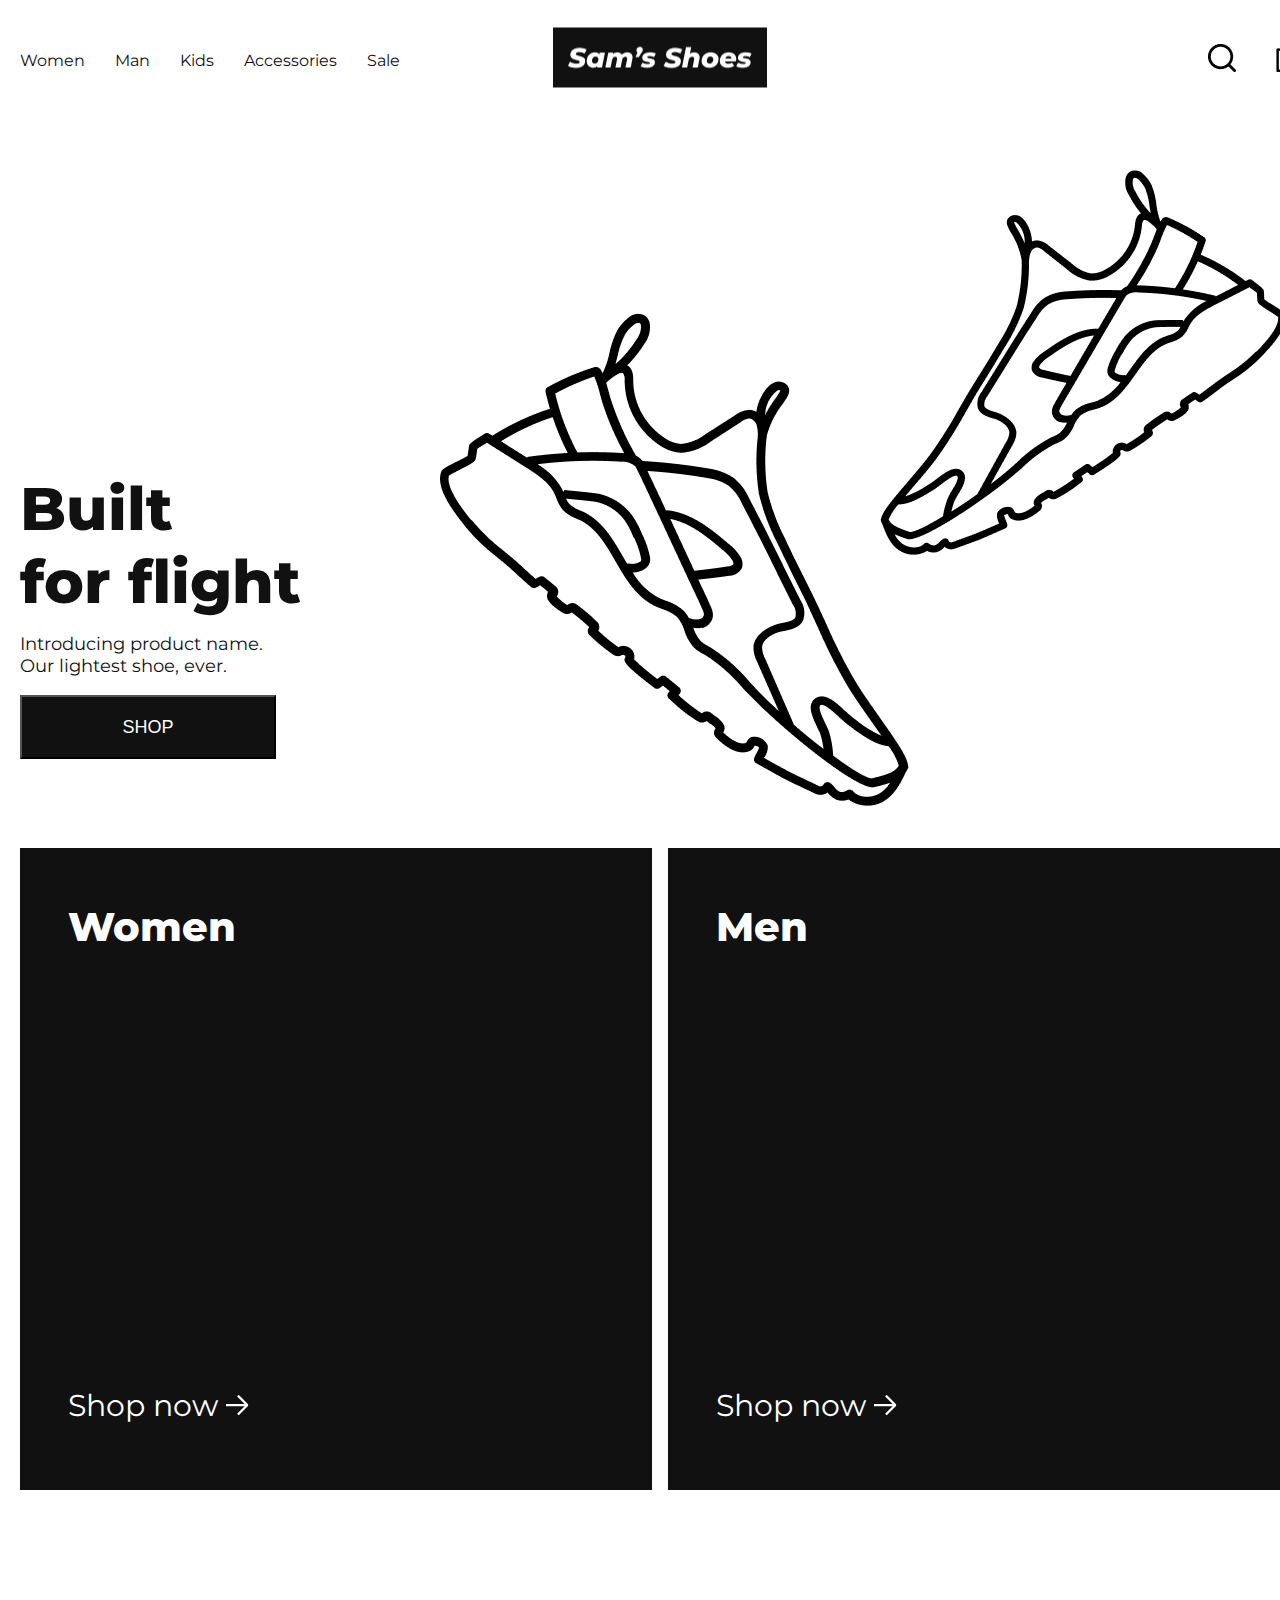
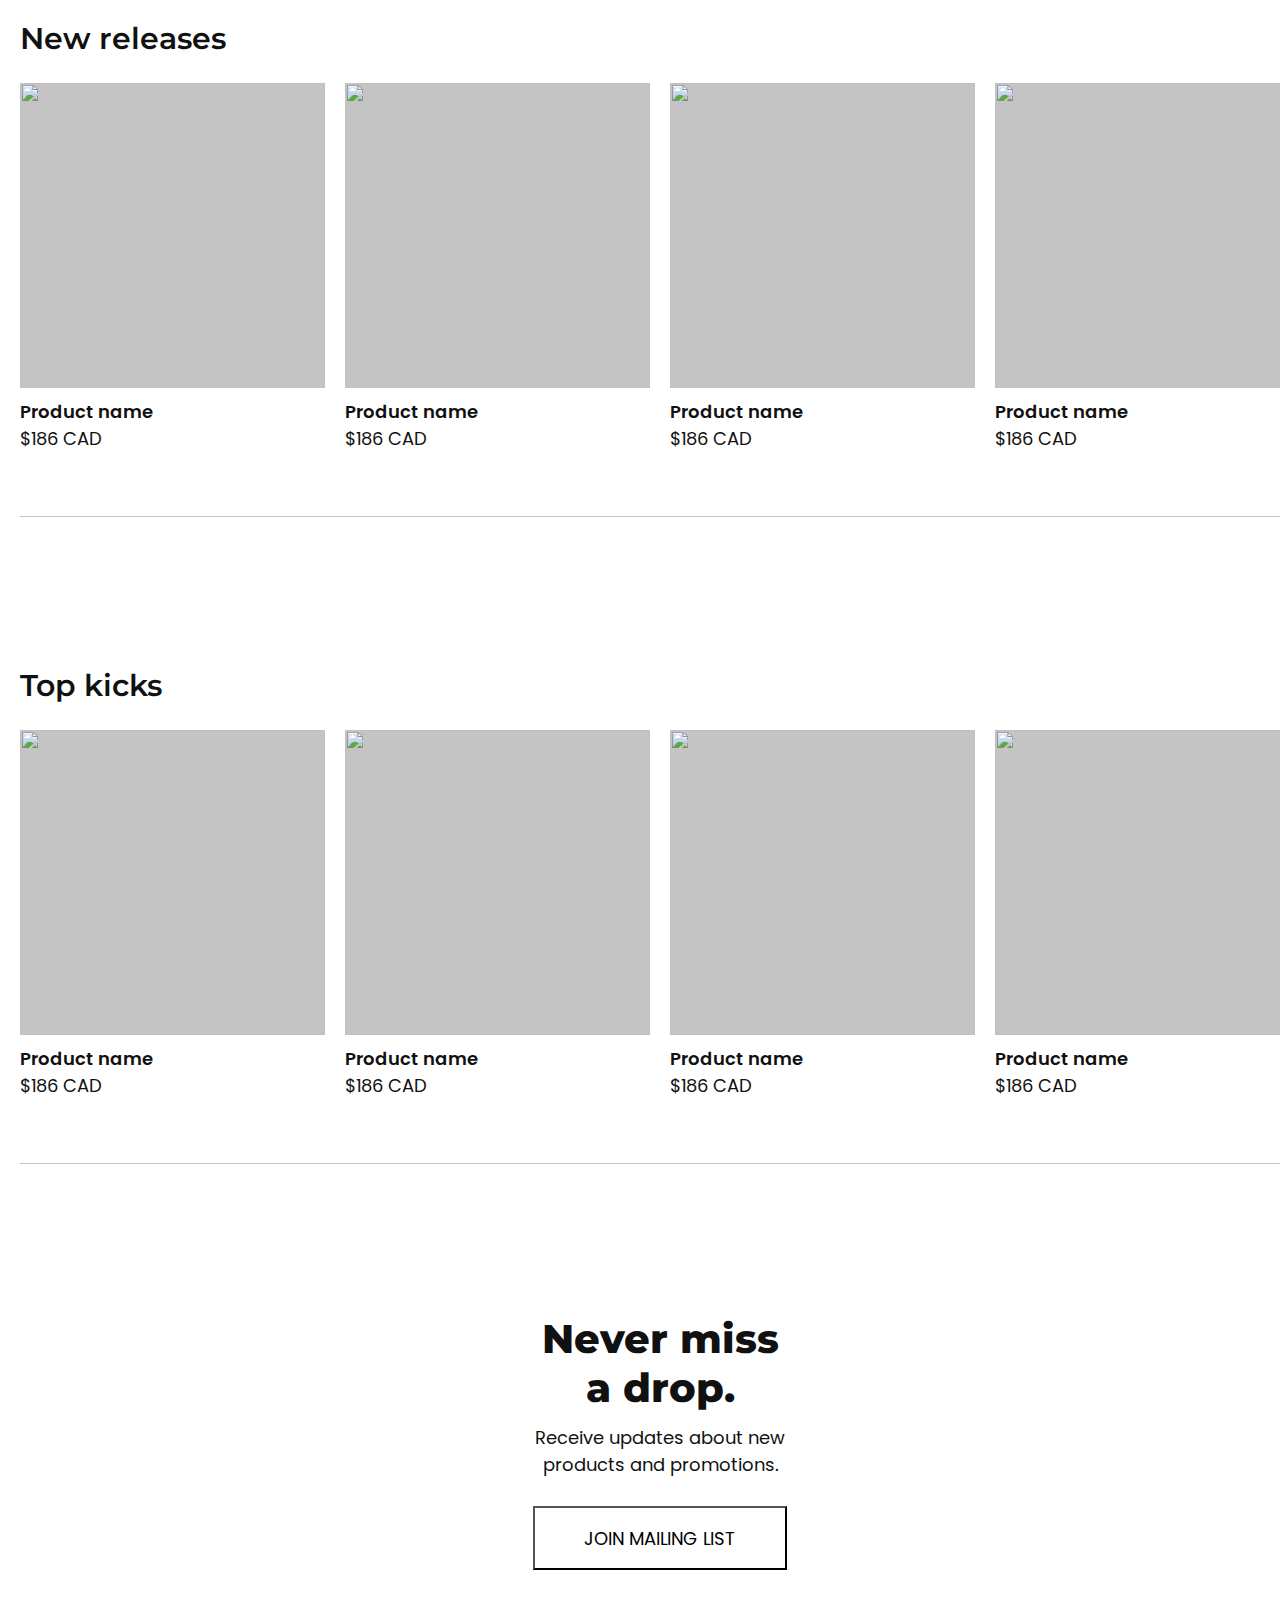
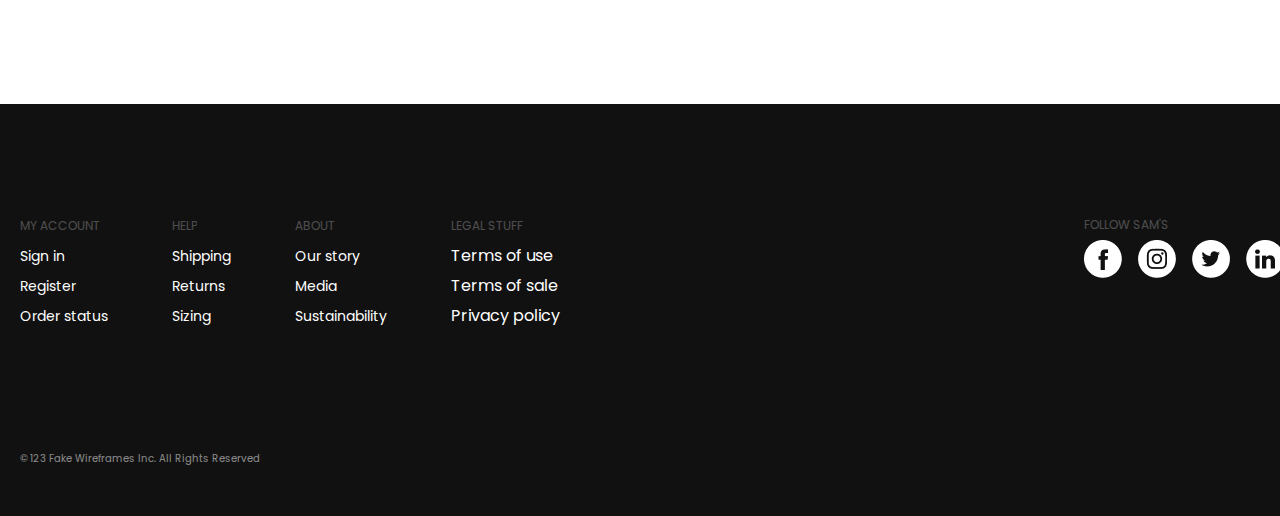
==== idex.html @ 68d9ebb8 "shoes" ====
<!DOCTYPE html>
<html lang="ko">
  <head>
    <meta charset="UTF-8" />
    <meta http-equiv="X-UA-Compatible" content="IE=edge" />
    <meta name="viewport" content="width=device-width, initial-scale=1.0" />
    <title>Sam's Shoes</title>

    <link rel="stylesheet" href="css/main.css" />
  </head>
  <body>
    <div class="contrainer">
      <div class="header center_box">
        <ul class="nav">
          <li><a href="pages/productname.html">Women</a></li>
          <li><a href="pages/productname.html">Man</a></li>
          <li><a href="pages/productname.html">Kids</a></li>
          <li><a href="pages/productname.html">Accessories</a></li>
          <li><a href="pages/productname.html">Sale</a></li>
        </ul>
        <a href="pages/productname.html" class="logo">
          <img src="images/logo.png" alt="" />
        </a>
        <ul class="top_menu">
          <li>
            <a href=""><img src="images/surch_icon.png" alt="" /></a>
          </li>
          <li>
            <a href=""><img src="images/cart_icon.png" alt="" /></a>
          </li>
        </ul>
      </div>

      <div class="visual">
        <div class="center_box">
          <div class="details">
            <div class="info">
              <h1>Built<br />for flight</h1>
              <p>Introducing product name.<br />Our lightest shoe, ever.</p>
                <button>SHOP</button>
            </div>
            <div class="photo">
              <img src="images/visual_img.png" alt="" />
            </div>
          </div>
        </div>
      </div>

      <ul class="product_01 center_box">
        <li>
          <h2>Women</h2>
          <a href="pages/productname.html">
            <span>Shop now</span>
            <img src="images/arrow.png" alt="" />
          </a>
        </li>
        <li>
          <h2>Men</h2>
          <a href="pages/productname.html">
            <span>Shop now</span>
            <img src="images/arrow.png" alt="" />
          </a>
        </li>
      </ul>

      <div class="product_new center_box">
        <h1>New releases</h1>
        <ul class="product_title">
          <li>
            <a href="pages/productname.html">
              <img src="" alt="" />
            </a>
            <h3>Product name</h3>
            <p>$186 CAD</p>
          </li>
          <li>
            <a href="pages/productname.html">
              <img src="" alt="" />
            </a>
            <h3>Product name</h3>
            <p>$186 CAD</p>
          </li>
          <li>
            <a href="pages/productname.html">
              <img src="" alt="" />
            </a>
            <h3>Product name</h3>
            <p>$186 CAD</p>
          </li>
          <li>
            <a href="pages/productname.html">
              <img src="" alt="" />
            </a>
            <h3>Product name</h3>
            <p>$186 CAD</p>
          </li>
        </ul>
        <div class="solide"></div>
      </div>
      </div>

      <div class="product_top center_box">
        <h1>Top kicks</h1>
        <ul class="product_title">
          <li>
            <a href="pages/productname.html">
              <img src="" alt="" />
            </a>
            <h3>Product name</h3>
            <p>$186 CAD</p>
          </li>
          <li>
            <a href="pages/productname.html">
              <img src="" alt="" />
            </a>
            <h3>Product name</h3>
            <p>$186 CAD</p>
          </li>
          <li>
            <a href="pages/productname.html">
              <img src="" alt="" />
            </a>
            <h3>Product name</h3>
            <p>$186 CAD</p>
          </li>
          <li>
            <a href="pages/productname.html">
              <img src="" alt="" />
            </a>
            <h3>Product name</h3>
            <p>$186 CAD</p>
          </li>
        </ul>
        <div class="solide_01"></div>
      </div>
      </div>

      <div class="info_box center_box">
        <h1>Never miss<br />a drop.</h1>
        <p>Receive updates about new<br />products and promotions.</p>
        <button class="btn">JOIN MAILING LIST</button>
      </div>

      <!-- footer -->
      <div class="footer">
        <div class="center_box">
          <div class="footer_menu">
            <ul class="footer_first">
              <li>
                <a href="#x">MY ACCOUNT</a>
                <ul class="footer_second">
                  <li><a href="#X">Sign in</a></li>
                  <li><a href="#X">Register</a></li>
                  <li><a href="#X">Order status</a></li>
                </ul>
              </li>
              <li>
                <a href="#x">HELP</a>
                <ul class="footer_second">
                  <li><a href="#X">Shipping</a></li>
                  <li><a href="#X">Returns</a></li>
                  <li><a href="#X">Sizing</a></li>
                </ul>
              </li>
              <li>
                <a href="#x">ABOUT</a>
                <ul class="footer_second">
                  <li><a href="#X">Our story</a></li>
                  <li><a href="#X">Media</a></li>
                  <li><a href="#X">Sustainability</a></li>
                </ul>
              </li>
              <li>
                <a href="#x">LEGAL STUFF</a>
                <ul>
                  <li><a href="#X">Terms of use</a></li>
                  <li><a href="#X">Terms of sale</a></li>
                  <li><a href="#X">Privacy policy</a></li>
                </ul>
              </li>
            </ul>

            <div class="footer_iland">
              <a href="#x" class="footer_sns">FOLLOW SAM'S</a>
              <ul>
               
                  <li> <a href="#x"><img src="images/Facebook.png" alt="" /></a></li>
                
                
                  <li><a href="#x"><img src="images/Instagram.png" alt="" /></a></li>
               
                
                  <li><a href="#x"><img src="images/Twitter.png" alt="" /></a></li>
                
                
                  <li><a href="#x"></a><img src="images/link_in.png" alt="" /></a></li>
                
              </ul>
            </div>
          </div>
          <div class="copyright">
            <p>© 123 Fake Wireframes Inc. All Rights Reserved</p>
          </div>
        </div>
      </div>
    </div>
  </body>
</html>
---- css/main.css ----
/* width : 1320 */
/* padding 20px 1280px */

@import url("https://fonts.googleapis.com/css2?family=Montserrat:wght@500;800&family=Poppins:wght@400;600&display=swap");

* {
  box-sizing: border-box;
  margin: 0;
  padding: 0;
}

a {
  color: inherit;
  text-decoration: none;
}

a:hover {
  text-decoration: underline;
}

ul {
  list-style: none;
}

body {
  font-family: "Montserrat", sans-serif;
  color: #111;
  font-size: 16px;
  /* font-family: 'Poppins', sans-serif; */
}

.center_box {
  width: 1320px;
  padding: 0 20px;
  margin: 0 auto;
}

/* header */
.header {
  height: 120px;
  display: flex;
  align-items: center;
  justify-content: space-between;
  position: relative;
}

.nav {
  display: flex;
}

.nav li a {
  margin-right: 30px;
  display: inline-block;
  font-weight: 400;
}

.top_menu {
  display: flex;
}

.top_menu li:last-child {
  margin-left: 40px;
}

.logo {
  position: absolute;
  top: 50%;
  left: 50%;
  transform: translate(-50%, -50%);
}

/* visual */
.visual {
  height: 728px;
}

.details {
  display: flex;
  justify-content: space-between;
}

.details .info {
  margin-top: 352px;
}

.details .info h1 {
  font-size: 60px;
  font-weight: 800;
  margin-bottom: 15px;
}

.details .info P {
  font-size: 18px;
  margin-bottom: 18px;
}

.details .info button {
  width: 256px;
  height: 64px;
  font-size: 18px;
  color: #fff;
  background-color: #111;
  cursor: pointer;
}

/* .product_01 */
.product_01 {
  display: flex;
  justify-content: space-between;
}

.product_01 li {
  width: 632px;
  height: 642px;
  background-color: #111;
  color: #fff;
}
.product_01 li h2 {
  font-size: 40px;
  font-weight: 800;
  margin-top: 54px;
  margin-left: 48px;
  margin-bottom: 436px;
}

.product_01 li a {
  margin-left: 48px;
  font-size: 30px;
}

/* .product_new */
.product_new {
}

.product_new h1 {
  margin-top: 130px;
  margin-bottom: 26px;
  font-size: 30px;
  font-weight: 600;
}
.product_new .product_title {
  font-family: "Poppins", sans-serif;
  display: flex;
  justify-content: space-between;
}
.product_new .product_title li a {
  display: inline-block;
}
.product_new .product_title li a img {
  width: 305px;
  height: 305px;
  background-color: #c4c4c4;
  margin-bottom: 10px;
}

.product_new .product_title li h3 {
  font-size: 18px;
  font-weight: 600;
}

.product_new .product_title li p {
  font-size: 18px;
  margin-bottom: 64px;
}

.product_new .product_title li:hover {
  border-bottom: 1px solid #111;
}

.solide {
  border-bottom: 1px solid #c4c4c4;
  margin-bottom: 150px;
}

/* product_top */

.product_new {
}

.product_top h1 {
  margin-top: 130px;
  margin-bottom: 26px;
  font-size: 30px;
  font-weight: 600;
}
.product_top .product_title {
  font-family: "Poppins", sans-serif;
  display: flex;
  justify-content: space-between;
}
.product_top .product_title li a {
  display: inline-block;
}
.product_top .product_title li a img {
  width: 305px;
  height: 305px;
  background-color: #c4c4c4;
  margin-bottom: 10px;
}

.product_top .product_title li h3 {
  font-size: 18px;
  font-weight: 600;
}

.product_top .product_title li p {
  font-size: 18px;
  margin-bottom: 64px;
}

.product_top .product_title li:hover {
  border-bottom: 1px solid #111;
}

.product_top {
}
.solide_01 {
  border-bottom: 1px solid #c4c4c4;
}

/* info_box */
.info_box {
  padding: 150px;
  height: 540px;
  text-align: center;
}

.info_box h1 {
  font-size: 40px;
  font-weight: 800;
}

.info_box p {
  margin-top: 12px;
  font-family: "Poppins", sans-serif;
  font-size: 18px;
  font-size: 600;
}

.info_box button {
  width: 254px;
  height: 64px;
  margin-top: 28px;
  font-size: 18px;
  font-family: "Poppins", sans-serif;
  background-color: #fff;
  cursor: pointer;
}

/* footer */
.footer {
  height: 412px;
  background-color: #111;
  color: #fff;
  font-family: "Poppins", sans-serif;
}

.footer_menu {
  display: flex;
  padding-top: 106px;
  position: relative;
}

.footer_first {
  display: flex;
}

.footer_first li {
  margin-right: 32px;
  line-height: 30px;
}

.footer_first > li > a {
  font-size: 12px;
  opacity: 25%;
}

.footer_second li a {
  font-size: 14px;
}

.footer_iland {
  position: absolute;
  top: 106px;
  right: 0;
}

.footer_iland ul {
  display: flex;
}

.footer_sns {
  font-size: 12px;
  opacity: 25%;
  line-height: 30px;
}

.footer_iland ul li {
  margin-right: 16px;
}

.copyright {
  position: relative;
}
.copyright p {
  position: absolute;
  top: 120px;
  left: 0;
  font-size: 10px;
  opacity: 50%;
}
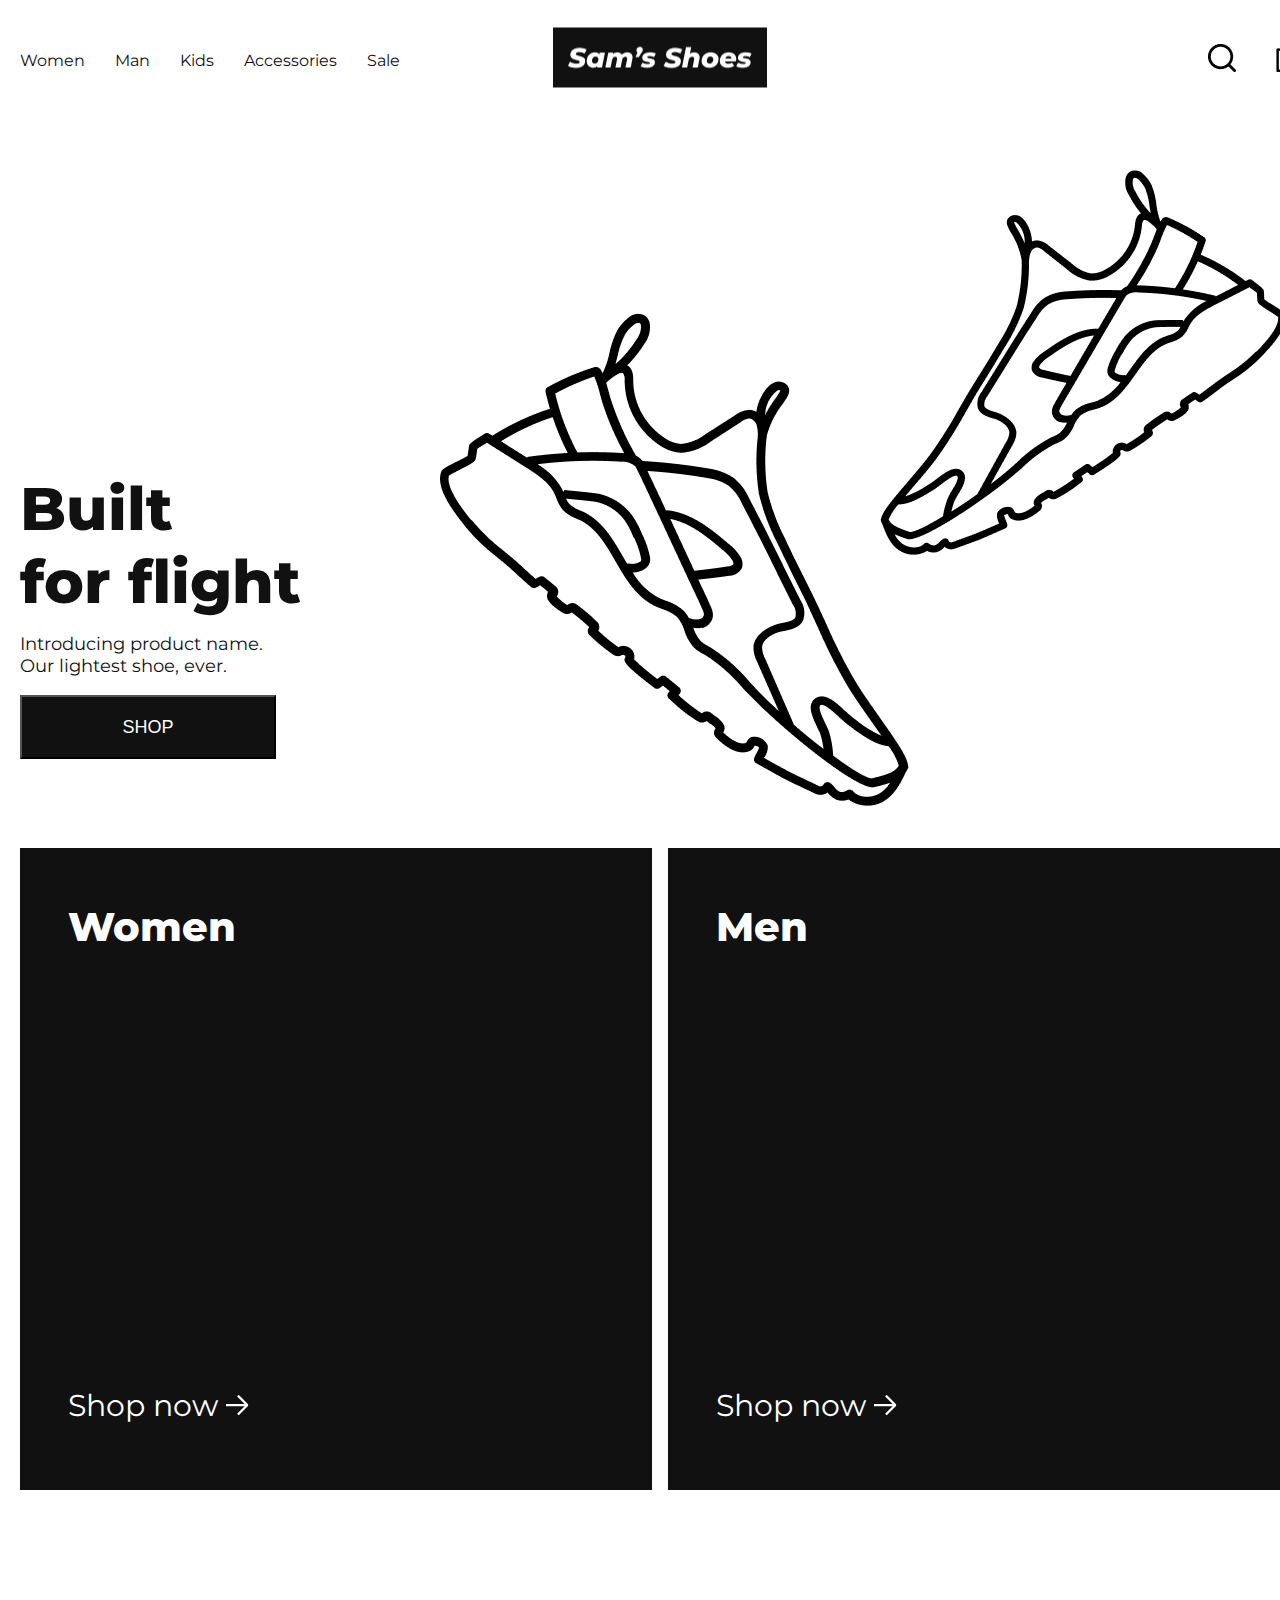
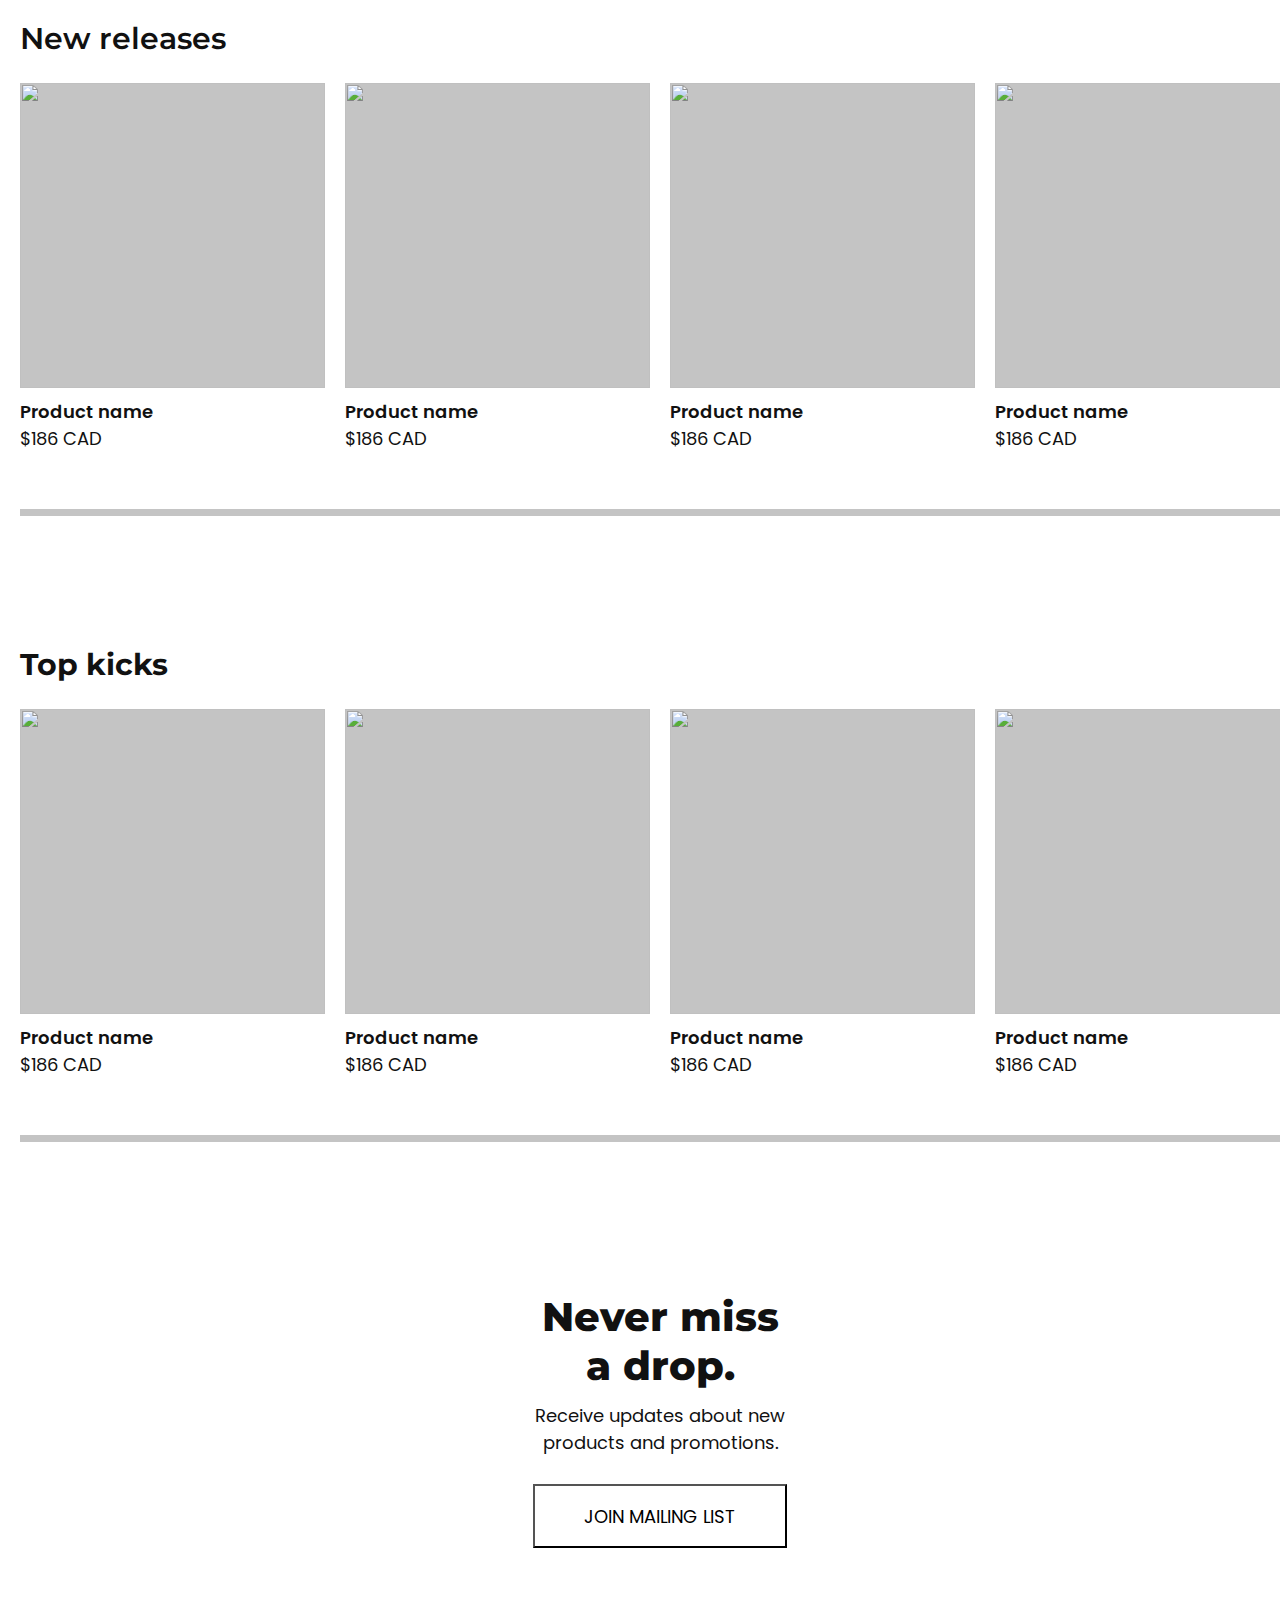
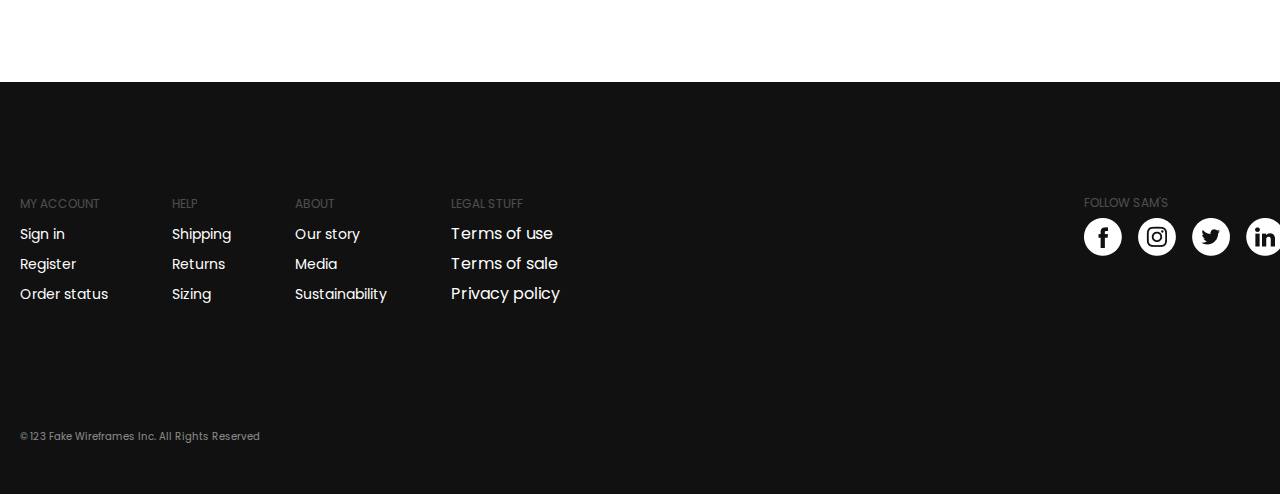
==== commit c8a24a37: "end" ====
--- a/idex.html
+++ b/idex.html
@@ -37,7 +37,7 @@
             <div class="info">
               <h1>Built<br />for flight</h1>
               <p>Introducing product name.<br />Our lightest shoe, ever.</p>
-                <button>SHOP</button>
+              <button>SHOP</button>
             </div>
             <div class="photo">
               <img src="images/visual_img.png" alt="" />
@@ -65,74 +65,70 @@
 
       <div class="product_new center_box">
         <h1>New releases</h1>
-        <ul class="product_title">
-          <li>
-            <a href="pages/productname.html">
-              <img src="" alt="" />
-            </a>
-            <h3>Product name</h3>
-            <p>$186 CAD</p>
-          </li>
-          <li>
-            <a href="pages/productname.html">
-              <img src="" alt="" />
-            </a>
-            <h3>Product name</h3>
-            <p>$186 CAD</p>
-          </li>
-          <li>
-            <a href="pages/productname.html">
-              <img src="" alt="" />
-            </a>
-            <h3>Product name</h3>
-            <p>$186 CAD</p>
-          </li>
-          <li>
-            <a href="pages/productname.html">
-              <img src="" alt="" />
-            </a>
-            <h3>Product name</h3>
-            <p>$186 CAD</p>
-          </li>
-        </ul>
-        <div class="solide"></div>
-      </div>
+        <ul>
+          <li>
+            <a href="pages/productname.html">
+              <img src="" alt="" />
+            </a>
+            <h3>Product name</h3>
+            <p>$186 CAD</p>
+          </li>
+          <li>
+            <a href="pages/productname.html">
+              <img src="" alt="" />
+            </a>
+            <h3>Product name</h3>
+            <p>$186 CAD</p>
+          </li>
+          <li>
+            <a href="pages/productname.html">
+              <img src="" alt="" />
+            </a>
+            <h3>Product name</h3>
+            <p>$186 CAD</p>
+          </li>
+          <li>
+            <a href="pages/productname.html">
+              <img src="" alt="" />
+            </a>
+            <h3>Product name</h3>
+            <p>$186 CAD</p>
+          </li>
+        </ul>
       </div>
 
       <div class="product_top center_box">
         <h1>Top kicks</h1>
-        <ul class="product_title">
-          <li>
-            <a href="pages/productname.html">
-              <img src="" alt="" />
-            </a>
-            <h3>Product name</h3>
-            <p>$186 CAD</p>
-          </li>
-          <li>
-            <a href="pages/productname.html">
-              <img src="" alt="" />
-            </a>
-            <h3>Product name</h3>
-            <p>$186 CAD</p>
-          </li>
-          <li>
-            <a href="pages/productname.html">
-              <img src="" alt="" />
-            </a>
-            <h3>Product name</h3>
-            <p>$186 CAD</p>
-          </li>
-          <li>
-            <a href="pages/productname.html">
-              <img src="" alt="" />
-            </a>
-            <h3>Product name</h3>
-            <p>$186 CAD</p>
-          </li>
-        </ul>
-        <div class="solide_01"></div>
-      </div>
+        <ul>
+          <li>
+            <a href="pages/productname.html">
+              <img src="" alt="" />
+            </a>
+            <h3>Product name</h3>
+            <p>$186 CAD</p>
+          </li>
+          <li>
+            <a href="pages/productname.html">
+              <img src="" alt="" />
+            </a>
+            <h3>Product name</h3>
+            <p>$186 CAD</p>
+          </li>
+          <li>
+            <a href="pages/productname.html">
+              <img src="" alt="" />
+            </a>
+            <h3>Product name</h3>
+            <p>$186 CAD</p>
+          </li>
+          <li>
+            <a href="pages/productname.html">
+              <img src="" alt="" />
+            </a>
+            <h3>Product name</h3>
+            <p>$186 CAD</p>
+          </li>
+        </ul>
       </div>
 
       <div class="info_box center_box">
@@ -183,18 +179,21 @@
             <div class="footer_iland">
               <a href="#x" class="footer_sns">FOLLOW SAM'S</a>
               <ul>
-               
-                  <li> <a href="#x"><img src="images/Facebook.png" alt="" /></a></li>
-                
-                
-                  <li><a href="#x"><img src="images/Instagram.png" alt="" /></a></li>
-               
-                
-                  <li><a href="#x"><img src="images/Twitter.png" alt="" /></a></li>
-                
-                
-                  <li><a href="#x"></a><img src="images/link_in.png" alt="" /></a></li>
-                
+                <li>
+                  <a href="#x"><img src="images/Facebook.png" alt="" /></a>
+                </li>
+
+                <li>
+                  <a href="#x"><img src="images/Instagram.png" alt="" /></a>
+                </li>
+
+                <li>
+                  <a href="#x"><img src="images/Twitter.png" alt="" /></a>
+                </li>
+
+                <li>
+                  <a href="#x"><img src="images/link_in.png" alt="" /></a>
+                </li>
               </ul>
             </div>
           </div>
--- a/css/main.css
+++ b/css/main.css
@@ -138,84 +138,117 @@
   font-size: 30px;
   font-weight: 600;
 }
-.product_new .product_title {
-  font-family: "Poppins", sans-serif;
-  display: flex;
-  justify-content: space-between;
-}
-.product_new .product_title li a {
+.product_new ul {
+  font-family: "Poppins", sans-serif;
+  display: flex;
+  justify-content: space-between;
+  position: relative;
+}
+
+.product_new ul::after {
+  position: absolute;
+  content: "";
+  width: 1280px;
+  height: 7px;
+  background-color: #c4c4c4;
+  bottom: 0;
+  left: center;
+}
+
+.product_new ul li {
+  position: relative;
+}
+
+.product_new ul li:hover:after {
+  content: "";
+  position: absolute;
+  bottom: 0;
+  left: 0;
+  width: 100%;
+  height: 7px;
+  background-color: #111;
+  z-index: 1;
+}
+
+.product_new ul li a {
   display: inline-block;
 }
-.product_new .product_title li a img {
+.product_new ul li a img {
   width: 305px;
   height: 305px;
   background-color: #c4c4c4;
   margin-bottom: 10px;
 }
 
-.product_new .product_title li h3 {
+.product_new ul li h3 {
   font-size: 18px;
   font-weight: 600;
 }
 
-.product_new .product_title li p {
+.product_new ul li p {
   font-size: 18px;
   margin-bottom: 64px;
 }
 
-.product_new .product_title li:hover {
-  border-bottom: 1px solid #111;
-}
-
-.solide {
-  border-bottom: 1px solid #c4c4c4;
-  margin-bottom: 150px;
-}
-
 /* product_top */
-
-.product_new {
+.product_top {
+  position: relative;
 }
 
 .product_top h1 {
   margin-top: 130px;
   margin-bottom: 26px;
   font-size: 30px;
-  font-weight: 600;
-}
-.product_top .product_title {
-  font-family: "Poppins", sans-serif;
-  display: flex;
-  justify-content: space-between;
-}
-.product_top .product_title li a {
+}
+.product_top ul {
+  font-family: "Poppins", sans-serif;
+  display: flex;
+  justify-content: space-between;
+}
+
+.product_top ul li {
+  position: relative;
+}
+
+.product_top ul li:hover:after {
+  content: "";
+  position: absolute;
+  bottom: 0;
+  left: 0;
+  width: 100%;
+  height: 7px;
+  background-color: #111;
+  z-index: 1;
+}
+
+.product_top ul li a {
   display: inline-block;
 }
-.product_top .product_title li a img {
+.product_top ul li a img {
   width: 305px;
   height: 305px;
   background-color: #c4c4c4;
   margin-bottom: 10px;
 }
 
-.product_top .product_title li h3 {
+.product_top ul li h3 {
   font-size: 18px;
   font-weight: 600;
 }
 
-.product_top .product_title li p {
+.product_top ul li p {
   font-size: 18px;
   margin-bottom: 64px;
 }
 
-.product_top .product_title li:hover {
-  border-bottom: 1px solid #111;
-}
-
-.product_top {
-}
-.solide_01 {
-  border-bottom: 1px solid #c4c4c4;
+.product_top ul::after {
+  position: absolute;
+  content: "";
+  width: 1280px;
+  height: 7px;
+  background-color: #c4c4c4;
+  bottom: 0;
+  left: center;
 }
 
 /* info_box */
